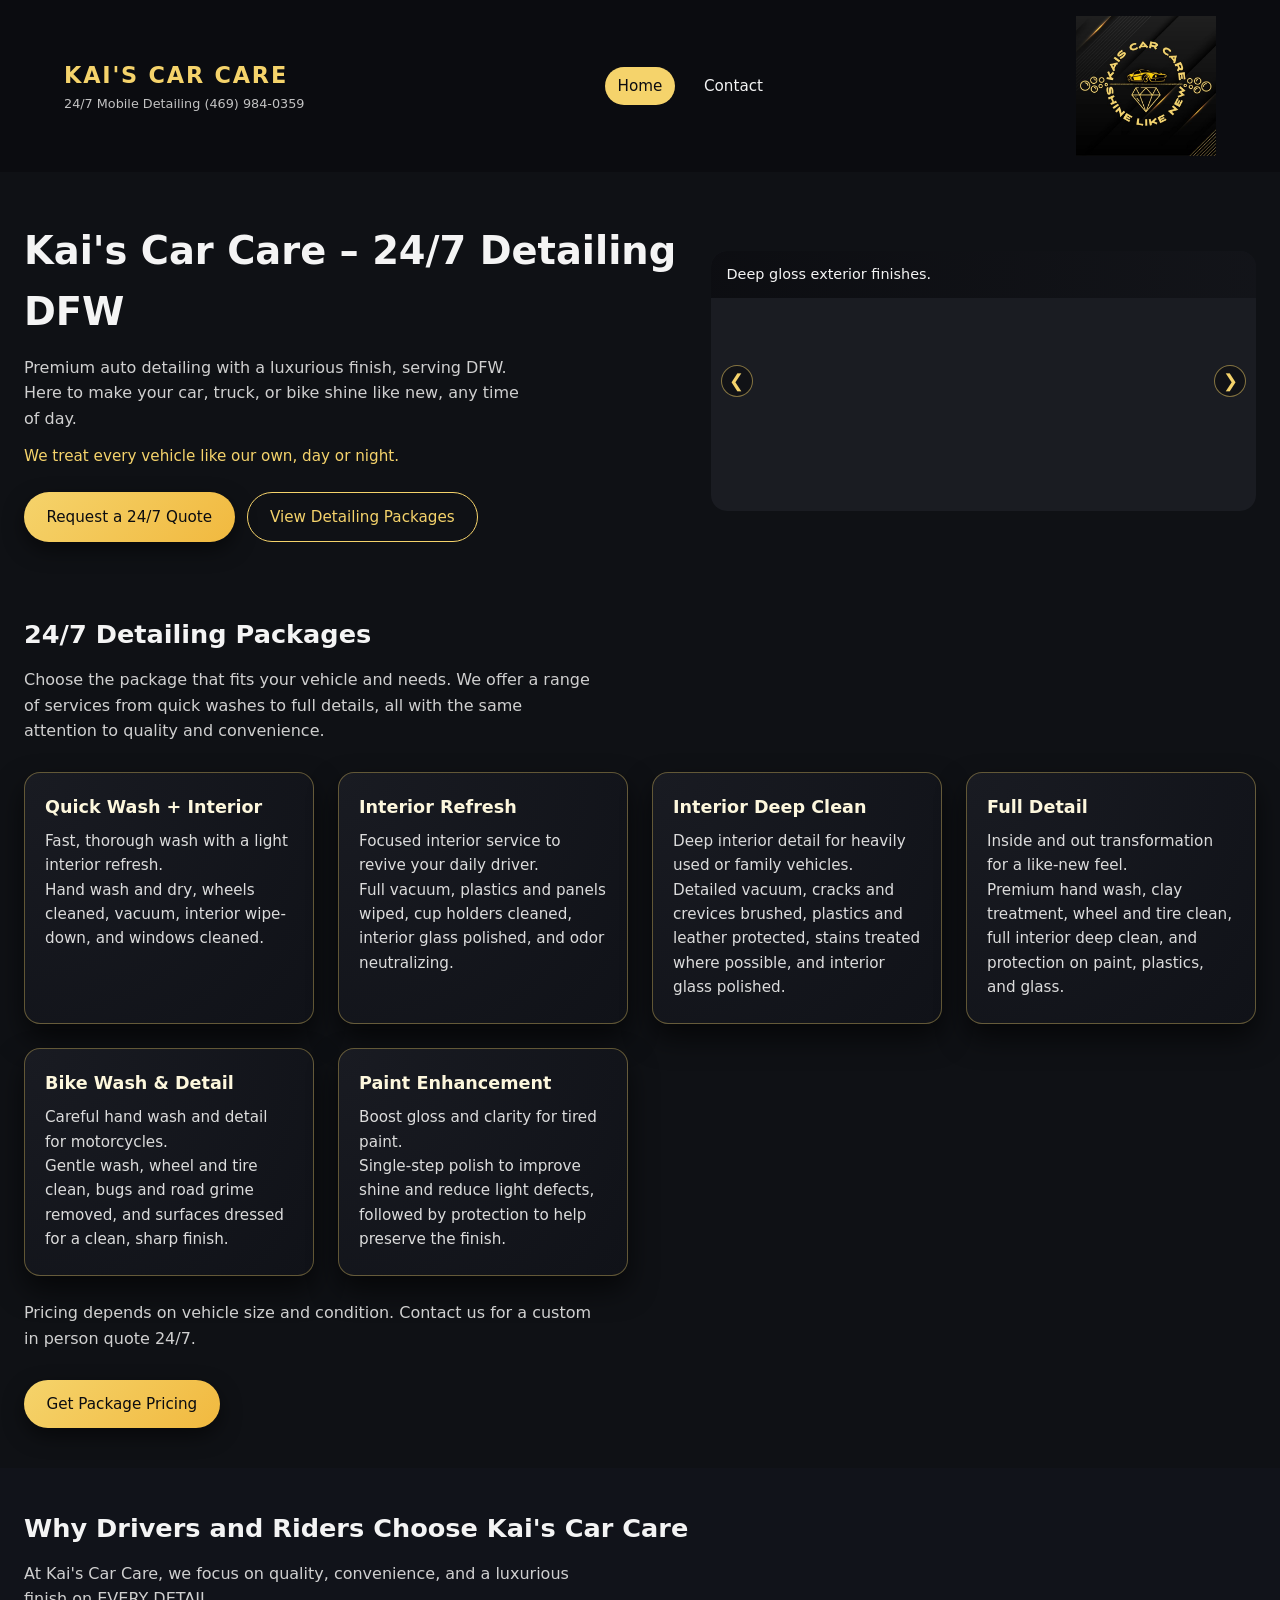
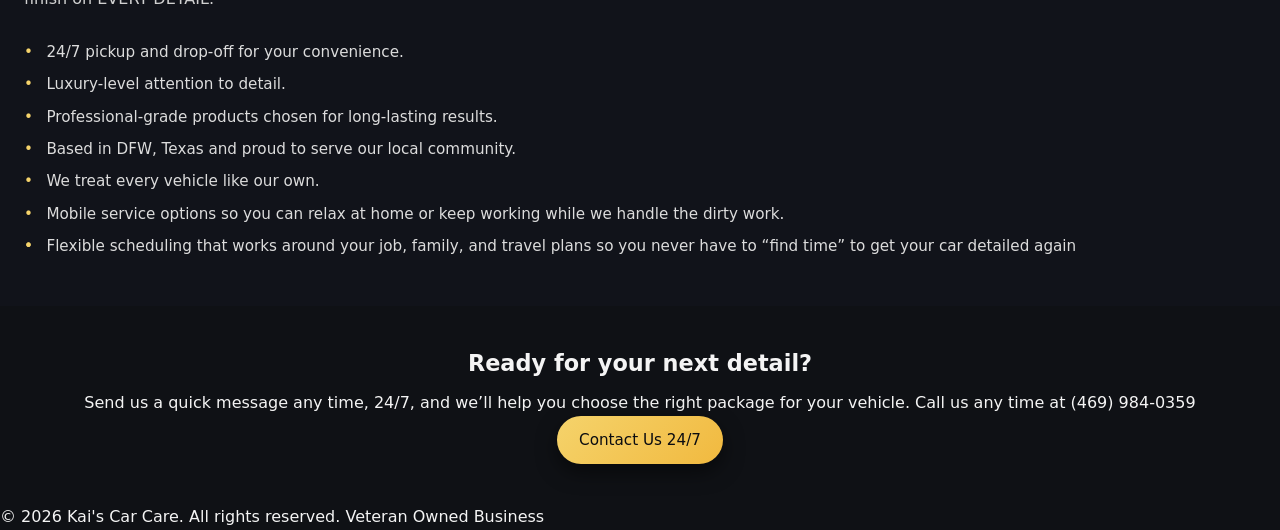
==== index.html @ 5d1aa74c "Update index.html" ====
<!DOCTYPE html>
<html lang="en">
<head>
    <meta charset="UTF-8">
    <meta name="viewport" content="width=device-width, initial-scale=1.0">
    <title>Kai's Car Care – 24/7 Detailing in DFW</title>
    <link rel="stylesheet" href="style.css?v=2">
</head>
<body>
    <!-- Header -->
    <header class="site-header">
        <div class="header-inner">
            <div class="header-left">
                <div class="logo">
                    <span class="logo-main">Kai's Car Care</span>
                    <span class="logo-sub">24/7 Mobile Detailing    (469) 984-0359</span>
                </div>
            </div>

            <nav class="header-nav">
                <a href="index.html" class="nav-link active">Home</a>
                <a href="contact.html" class="nav-link">Contact</a>
            </nav>

            <div class="header-right">
                <a href="index.html" class="logo-link">
                    <img
                        src="LOGO.jpg"
                        alt="Kai's Car Care logo: Shine Like New"
                        class="logo-image">
                </a>
            </div>
        </div>
    </header>

    <main>
        <!-- Hero Section -->
        <section class="hero">
            <div class="hero-text">
                <h1>Kai's Car Care – 24/7 Detailing DFW</h1>
                <p class="hero-subtitle">
                    Premium auto detailing with a luxurious finish, serving DFW. Here to make your car, truck, or bike shine like new, any time of day.
                </p>
                <p class="hero-tagline">
                    We treat every vehicle like our own, day or night.
                </p>
                <div class="hero-buttons">
                    <a href="contact.html" class="btn btn-primary">Request a 24/7 Quote</a>
                    <a href="#packages" class="btn btn-secondary">View Detailing Packages</a>
                </div>
            </div>

            <!-- Image Slider -->
            <div class="slider">
                <div class="slide active">
                    <div class="slide-image" style="background-image: url(imgslide1.jpg);"></div>
                    <div class="slide-caption">Deep gloss exterior finishes.</div>
                </div>
                <div class="slide">
                    <div class="slide-image" style="background-image: url('images/slide2.jpg');"></div>
                    <div class="slide-caption">Fresh, clean interiors.</div>
                </div>
                <div class="slide">
                    <div class="slide-image" style="background-image: url('images/slide3.jpg');"></div>
                    <div class="slide-caption">Careful hand washes, every time.</div>
                </div>
                <div class="slide">
                    <div class="slide-image" style="background-image: url('images/slide4.jpg');"></div>
                    <div class="slide-caption">Premium care for cars, trucks, and bikes.</div>
                </div>

                <button class="slider-btn prev">&#10094;</button>
                <button class="slider-btn next">&#10095;</button>
            </div>
        </section>

        <!-- Packages Section -->
        <section id="packages" class="section">
            <h2>24/7 Detailing Packages</h2>
            <p class="section-intro">
                Choose the package that fits your vehicle and needs. We offer a range of services from quick washes to full details, all with the same attention to quality and convenience.
            </p>

            <div class="card-grid">
                <article class="card">
                    <h3>Quick Wash + Interior</h3>
                    <p class="card-text">
                        Fast, thorough wash with a light interior refresh.
                    </p>
                    <p class="card-text">
                        Hand wash and dry, wheels cleaned, vacuum, interior wipe-down, and windows cleaned.
                    </p>
                </article>

                <article class="card">
                    <h3>Interior Refresh</h3>
                    <p class="card-text">
                        Focused interior service to revive your daily driver.
                    </p>
                    <p class="card-text">
                        Full vacuum, plastics and panels wiped, cup holders cleaned, interior glass polished, and odor neutralizing.
                    </p>
                </article>

                <article class="card">
                    <h3>Interior Deep Clean</h3>
                    <p class="card-text">
                        Deep interior detail for heavily used or family vehicles.
                    </p>
                    <p class="card-text">
                        Detailed vacuum, cracks and crevices brushed, plastics and leather protected, stains treated where possible, and interior glass polished.
                    </p>
                </article>

                <article class="card">
                    <h3>Full Detail</h3>
                    <p class="card-text">
                        Inside and out transformation for a like-new feel.
                    </p>
                    <p class="card-text">
                        Premium hand wash, clay treatment, wheel and tire clean, full interior deep clean, and protection on paint, plastics, and glass.
                    </p>
                </article>

                <article class="card">
                    <h3>Bike Wash & Detail</h3>
                    <p class="card-text">
                        Careful hand wash and detail for motorcycles.
                    </p>
                    <p class="card-text">
                        Gentle wash, wheel and tire clean, bugs and road grime removed, and surfaces dressed for a clean, sharp finish.
                    </p>
                </article>

                <article class="card">
                    <h3>Paint Enhancement</h3>
                    <p class="card-text">
                        Boost gloss and clarity for tired paint.
                    </p>
                    <p class="card-text">
                        Single-step polish to improve shine and reduce light defects, followed by protection to help preserve the finish.
                    </p>
                </article>
            </div>

            <p class="section-intro">
                Pricing depends on vehicle size and condition. Contact us for a custom in person quote 24/7.
            </p>

            <div class="section-cta">
                <a href="contact.html" class="btn btn-primary">Get Package Pricing</a>
            </div>
        </section>

        <!-- Why Us Section -->
        <section class="section section-alt">
            <h2>Why Drivers and Riders Choose Kai's Car Care</h2>
            <p class="section-intro">
                At Kai's Car Care, we focus on quality, convenience, and a luxurious finish on EVERY DETAIL.
            </p>
            <ul class="features">
                <li>24/7 pickup and drop-off for your convenience.</li>
                <li>Luxury-level attention to detail.</li>
                <li>Professional-grade products chosen for long-lasting results.</li>
                <li>Based in DFW, Texas and proud to serve our local community.</li>
                <li>We treat every vehicle like our own.</li>
                <li>Mobile service options so you can relax at home or keep working while we handle the dirty work.<li>
                <li>Flexible scheduling that works around your job, family, and travel plans so you never have to “find time” to get your car detailed again</li>
            </ul>
        </section>

        <!-- Final Call to Action -->
        <section class="section final-cta">
            <h3>Ready for your next detail?</h3>
            <p>
                Send us a quick message any time, 24/7, and we’ll help you choose the right package for your vehicle. Call us any time at (469) 984-0359
            </p>
            <a href="contact.html" class="btn btn-primary">Contact Us 24/7</a>
        </section>
    </main>

    <footer class="site-footer">
        <p>&copy; <span id="year"></span> Kai's Car Care. All rights reserved. Veteran Owned Business</p>
    </footer>

    <script src="script.js"></script>
</body>
</html>
---- style.css ----
/* Base styles */
* {
    box-sizing: border-box;
    margin: 0;
    padding: 0;
}

body {
    font-family: system-ui, -apple-system, BlinkMacSystemFont, "Segoe UI", sans-serif;
    background-color: #0f1115; /* charcoal */
    color: #f4f4f4;
    line-height: 1.6;
}

a {
    color: inherit;
    text-decoration: none;
}

img {
    max-width: 100%;
    display: block;
}

/* Header */
.site-header {
    position: sticky;
    top: 0;
    z-index: 100;
    background-color: #0b0c10;
}

/* Header layout */
.header-inner {
    max-width: 1200px;
    margin: 0 auto;
    padding: 1rem 1.5rem;

    display: flex;
    align-items: center;
    justify-content: space-between;
    gap: 1.5rem;
}

/* Left text logo */
.header-left {
    flex: 0 0 auto;
}

.logo {
    display: flex;
    flex-direction: column;
}

.logo-main {
    font-size: 1.4rem;
    letter-spacing: 0.08em;
    text-transform: uppercase;
    font-weight: 600;
    color: #f5d36b; /* gold */
}

.logo-sub {
    font-size: 0.8rem;
    color: #c2c2c2;
}

/* Middle nav */
.header-nav {
    flex: 1;
    display: flex;
    justify-content: center;
    gap: 1rem;
    align-items: center;
}

/* Right image logo */
.header-right {
    flex: 0 0 auto;
    display: flex;
    align-items: center;
    justify-content: flex-end;
}

/* Navigation links */
.nav-link {
    font-size: 0.95rem;
    padding: 0.4rem 0.8rem;
    border-radius: 999px;
    transition: background-color 0.2s ease, color 0.2s ease;
}

.nav-link:hover {
    background-color: #1c1f26;
}

.nav-link.active {
    background-color: #f5d36b;
    color: #0b0c10;
}

/* Logo link + size */
.logo-link {
    display: flex;
    align-items: center;
    text-decoration: none;
    padding: 0;
}

.logo-image {
    height: 140px; /* adjust 120–160px as you like */
    width: auto;
}

/* Kill any arrow or pseudo-content on the logo link */
.logo-link::before,
.logo-link::after,
.logo-image::before,
.logo-image::after {
    content: none !important;
}

/* Hero */
.hero {
    display: grid;
    grid-template-columns: minmax(0, 1.2fr) minmax(0, 1fr);
    gap: 2rem;
    padding: 3rem 1.5rem 2rem;
    align-items: center;
}

.hero-inner {
    grid-template-columns: minmax(0, 1fr);
}

.hero-text h1 {
    font-size: clamp(2rem, 3vw, 2.8rem);
    margin-bottom: 0.75rem;
}

.hero-subtitle {
    font-size: 1rem;
    color: #d0d0d0;
    max-width: 32rem;
    margin-bottom: 0.75rem;
}

.hero-tagline {
    font-size: 0.95rem;
    color: #f5d36b;
    margin-bottom: 1.5rem;
}

.hero-buttons {
    display: flex;
    flex-wrap: wrap;
    gap: 0.75rem;
}

/* Buttons */
.btn {
    display: inline-flex;
    align-items: center;
    justify-content: center;
    padding: 0.75rem 1.4rem;
    border-radius: 999px;
    font-size: 0.95rem;
    font-weight: 500;
    cursor: pointer;
    border: none;
    transition: transform 0.15s ease, box-shadow 0.15s ease, background-color 0.15s ease, color 0.15s ease;
    white-space: nowrap;
}

.btn-primary {
    background: linear-gradient(135deg, #f5d36b, #f1b93f);
    color: #0b0c10;
    box-shadow: 0 8px 20px rgba(0, 0, 0, 0.5);
}

.btn-primary:hover {
    transform: translateY(-1px);
    box-shadow: 0 12px 24px rgba(0, 0, 0, 0.7);
}

.btn-secondary {
    background-color: transparent;
    border: 1px solid #f5d36b;
    color: #f5d36b;
}

.btn-secondary:hover {
    background-color: #f5d36b;
    color: #0b0c10;
}

/* Slider */
.slider {
    position: relative;
    overflow: hidden;
    border-radius: 16px;
    background-color: #1a1c22;
    min-height: 260px;
}

.slide {
    position: absolute;
    inset: 0;
    opacity: 0;
    transition: opacity 0.5s ease;
    display: flex;
    flex-direction: column;
}

.slide.active {
    opacity: 1;
    position: relative;
}

.slide-image {
    flex: 1;
    background-size: cover;
    background-position: center;
}

.slide-caption {
    padding: 0.75rem 1rem;
    background: linear-gradient(to right, rgba(11, 12, 16, 0.9), rgba(11, 12, 16, 0.5));
    font-size: 0.9rem;
    color: #f4f4f4;
}

.slider-btn {
    position: absolute;
    top: 50%;
    transform: translateY(-50%);
    background-color: rgba(15, 17, 21, 0.8);
    border: 1px solid rgba(245, 211, 107, 0.5);
    color: #f5d36b;
    width: 32px;
    height: 32px;
    border-radius: 999px;
    display: flex;
    align-items: center;
    justify-content: center;
    cursor: pointer;
    font-size: 1.1rem;
    transition: background-color 0.15s ease, transform 0.15s ease;
}

.slider-btn:hover {
    background-color: rgba(245, 211, 107, 0.9);
    color: #0b0c10;
    transform: translateY(-50%) scale(1.05);
}

.slider-btn.prev {
    left: 10px;
}

.slider-btn.next {
    right: 10px;
}

/* Sections */
.section {
    padding: 2.5rem 1.5rem;
}

.section-alt {
    background-color: #11131a;
}

.section h2 {
    font-size: 1.6rem;
    margin-bottom: 0.75rem;
}

.section-intro {
    color: #d0d0d0;
    max-width: 36rem;
    margin-bottom: 1.75rem;
}

/* Cards */
.card-grid {
    display: grid;
    grid-template-columns: repeat(auto-fit, minmax(240px, 1fr));
    gap: 1.5rem;
    margin-bottom: 1.5rem;
}

.card {
    background: radial-gradient(circle at top left, #191b22, #101218);
    border-radius: 16px;
    padding: 1.25rem 1.25rem 1.5rem;
    border: 1px solid rgba(245, 211, 107, 0.35);
    box-shadow: 0 14px 28px rgba(0, 0, 0, 0.6);
}

.card h3 {
    font-size: 1.1rem;
    margin-bottom: 0.5rem;
    color: #fdf7dd;
}

.card-text {
    font-size: 0.95rem;
    color: #dcdcdc;
}

/* Features list */
.features {
    list-style: none;
    margin-top: 0.5rem;
}

.features li {
    position: relative;
    padding-left: 1.4rem;
    margin-bottom: 0.5rem;
    font-size: 0.95rem;
    color: #dcdcdc;
}

.features li::before {
    content: "•";
    position: absolute;
    left: 0;
    top: 0;
    color: #f5d36b;
}

/* Final CTA */
.final-cta {
    text-align: center;
}

.final-cta h3 {
    font-size: 1.4rem;
    margin-bottom: 0.5rem;
}

/* Contact */
.contact-section {
    padding-top: 1.5rem;
}

.contact-grid {
    display: grid;
    gap: 2rem;
    grid-template-columns: minmax(0, 2fr) minmax(0, 1.2fr);
    align-items: flex-start;
}

.contact-form-wrapper h2,
.contact-info h2 {
    margin-bottom: 0.75rem;
}

.contact-form {
    background: radial-gradient(circle at top left, #191b22, #101218);
    border-radius: 16px;
    padding: 1.5rem;
    border: 1px solid rgba(245, 211, 107, 0.35);
}

.form-row {
    display: flex;
    flex-direction: column;
    margin-bottom: 0.9rem;
}

.form-row label {
    font-size: 0.9rem;
    margin-bottom: 0.25rem;
    color: #f0e7c6;
}

.form-row input,
.form-row select,
.form-row textarea {
    padding: 0.55rem 0.7rem;
    border-radius: 8px;
    border: 1px solid #333542;
    background-color: #14171e;
    color: #f4f4f4;
    font-size: 0.95rem;
    outline: none;
}

.form-row input:focus,
.form-row select:focus,
.form-row textarea:focus {
    border-color: #f5d36b;
    box-shadow: 0 0 0 1px rgba(245, 211, 107, 0.4);
}

.form-note {
    font-size: 0.8rem;
    color: #b8b8b8;
    margin-top: 0.75rem;
}

.contact-info {
    background-color: #11131a;
    border-radius: 16px;
    padding: 1.5rem;
    border: 1px solid #2a2d33;
    font-size: 0.95rem;
    color: #dcdcdc;
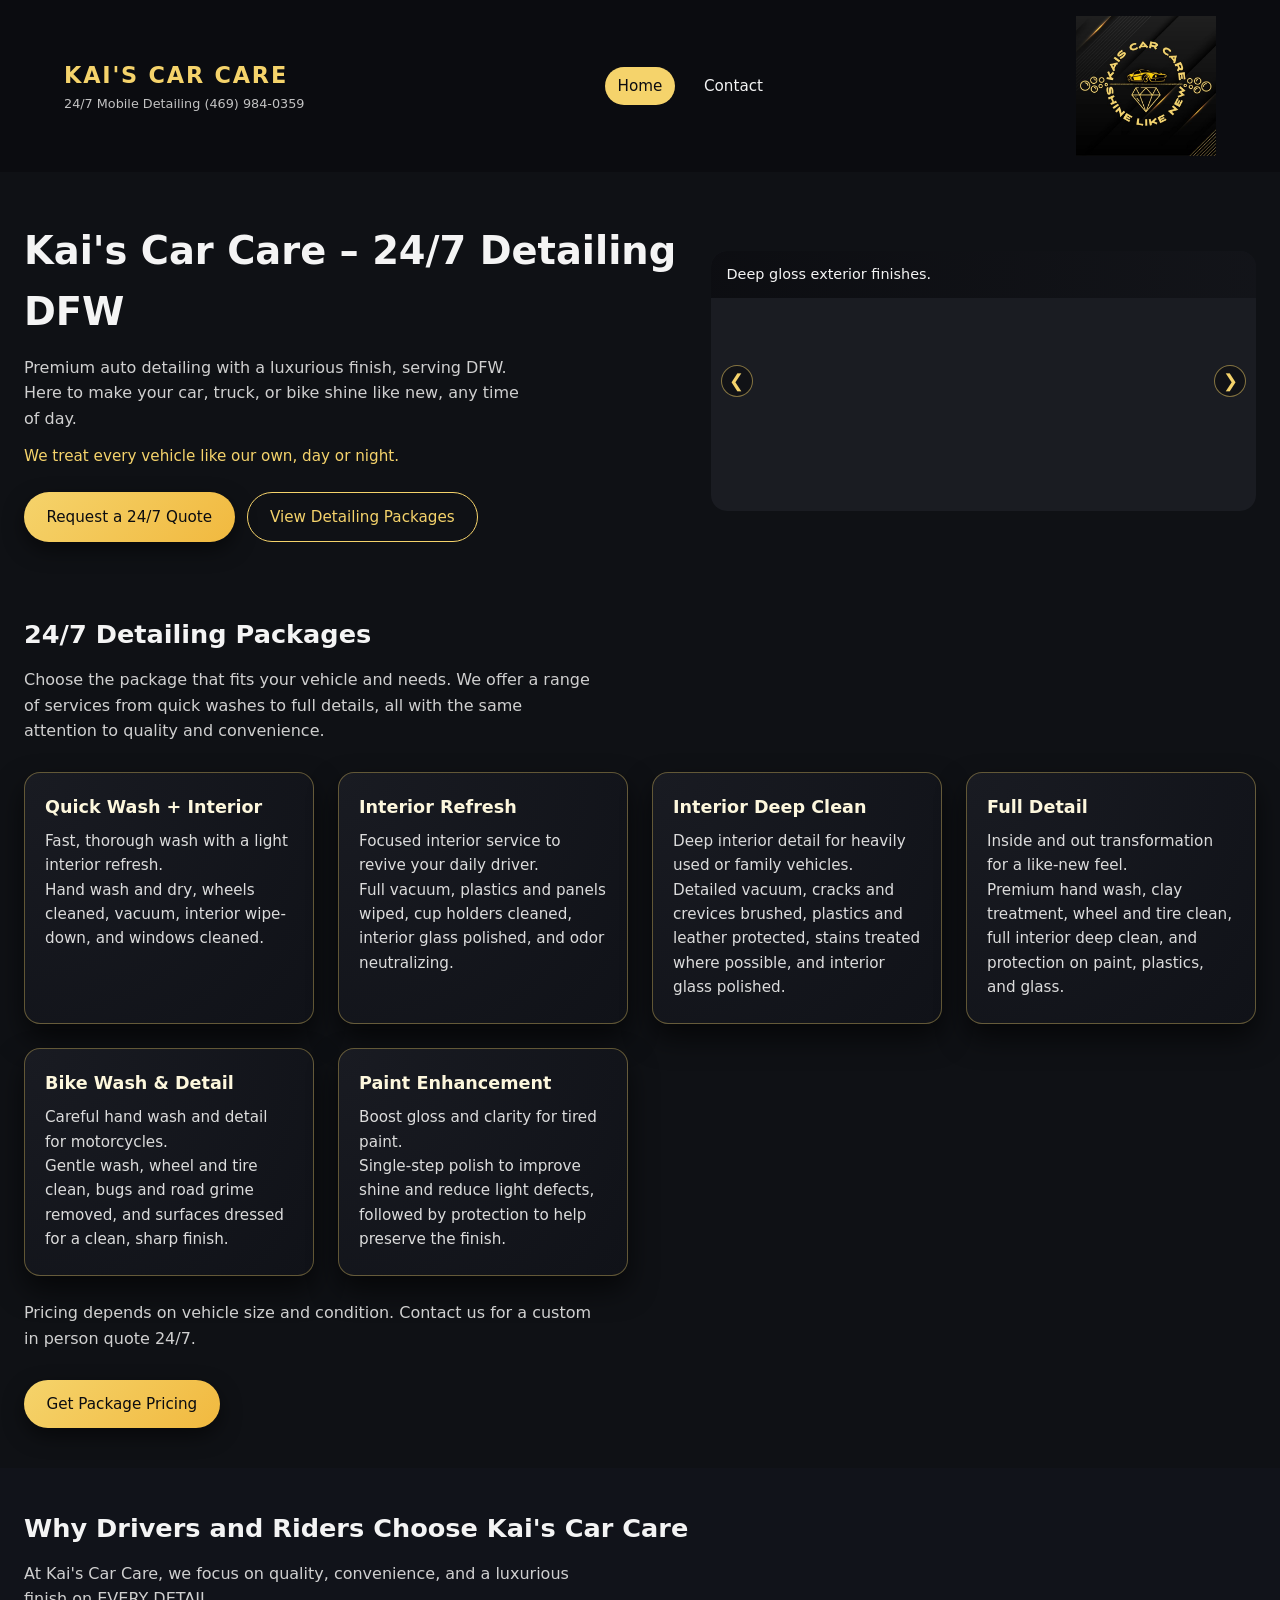
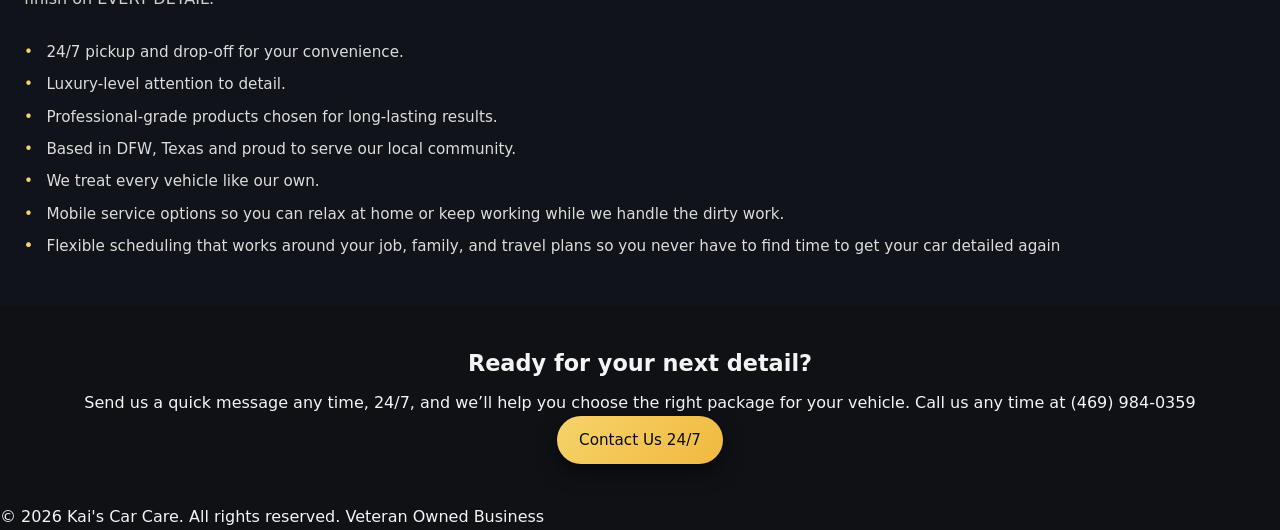
==== commit 2c95a22e: "Update index.html" ====
--- a/index.html
+++ b/index.html
@@ -53,19 +53,19 @@
             <!-- Image Slider -->
             <div class="slider">
                 <div class="slide active">
-                    <div class="slide-image" style="background-image: url(imgslide1.jpg);"></div>
+                    <div class="slide-image" style="background-image: url('imgslide1.jpg');"></div>
                     <div class="slide-caption">Deep gloss exterior finishes.</div>
                 </div>
                 <div class="slide">
-                    <div class="slide-image" style="background-image: url('images/slide2.jpg');"></div>
+                    <div class="slide-image" style="background-image: url('imgslide2.jpg');"></div>
                     <div class="slide-caption">Fresh, clean interiors.</div>
                 </div>
                 <div class="slide">
-                    <div class="slide-image" style="background-image: url('images/slide3.jpg');"></div>
+                    <div class="slide-image" style="background-image: url('imgslide3.jpg');"></div>
                     <div class="slide-caption">Careful hand washes, every time.</div>
                 </div>
                 <div class="slide">
-                    <div class="slide-image" style="background-image: url('images/slide4.jpg');"></div>
+                    <div class="slide-image" style="background-image: url('LOGO.jpg');"></div>
                     <div class="slide-caption">Premium care for cars, trucks, and bikes.</div>
                 </div>
 
@@ -165,7 +165,7 @@
                 <li>Based in DFW, Texas and proud to serve our local community.</li>
                 <li>We treat every vehicle like our own.</li>
                 <li>Mobile service options so you can relax at home or keep working while we handle the dirty work.<li>
-                <li>Flexible scheduling that works around your job, family, and travel plans so you never have to “find time” to get your car detailed again</li>
+                <li>Flexible scheduling that works around your job, family, and travel plans so you never have to find time to get your car detailed again</li>
             </ul>
         </section>
 
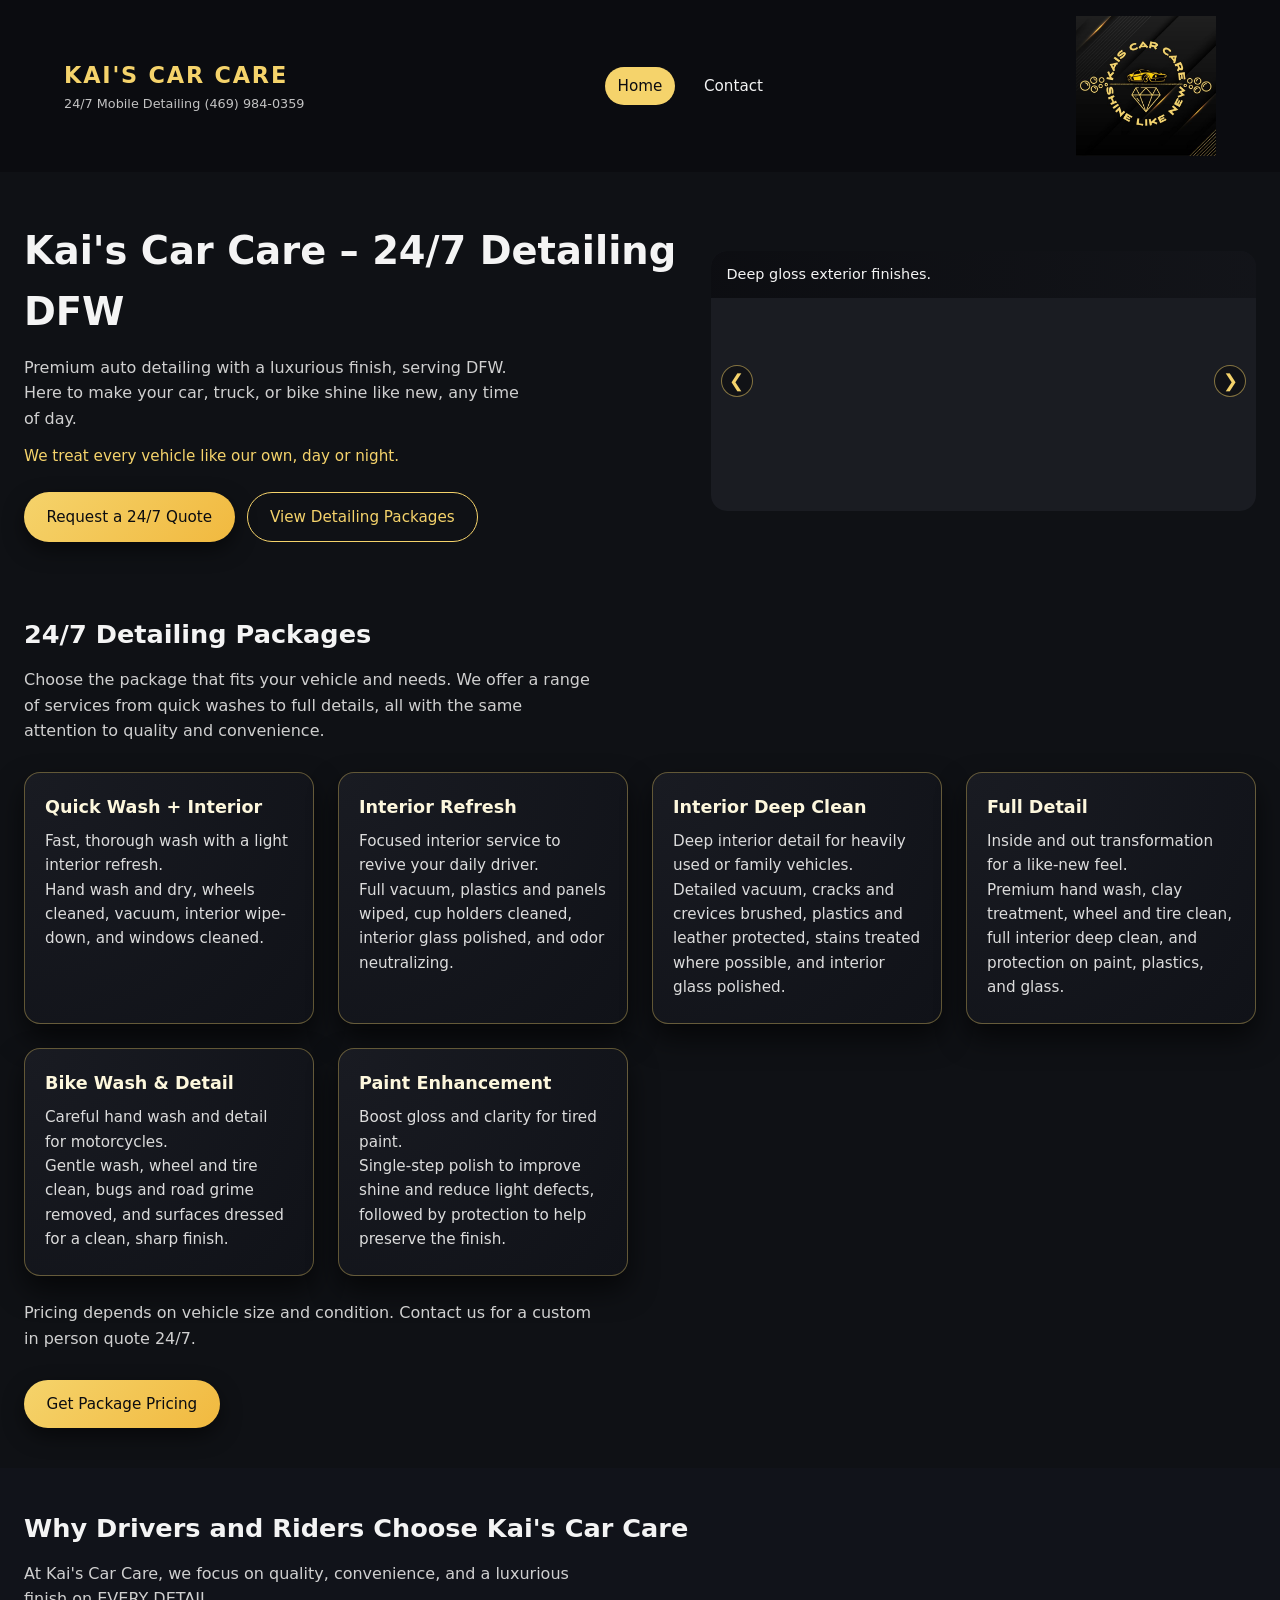
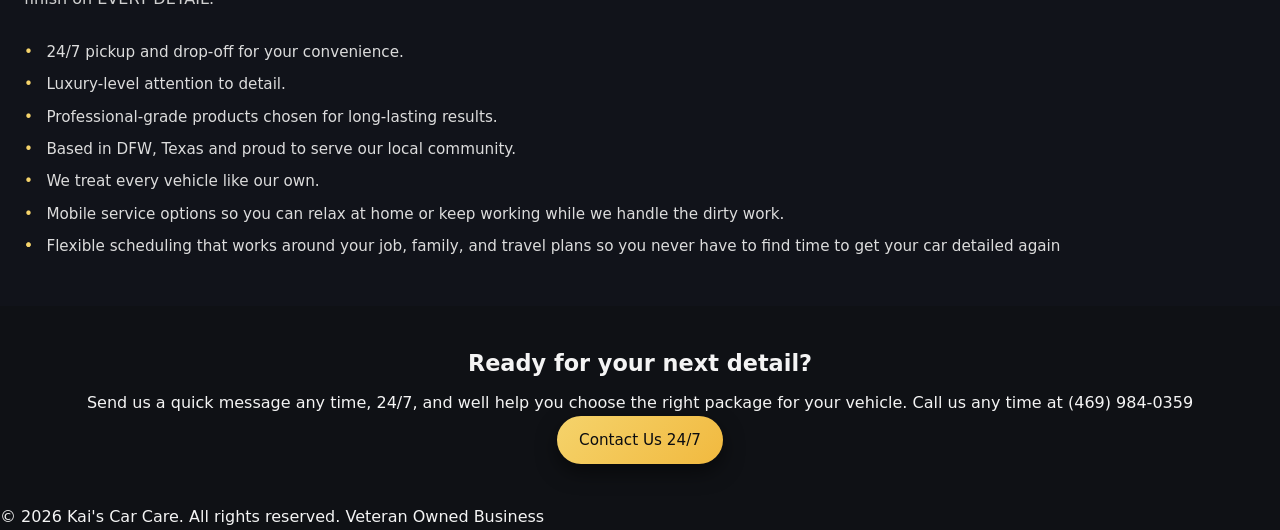
==== commit 0ee4df27: "fix: slidesss" ====
--- a/index.html
+++ b/index.html
@@ -53,15 +53,15 @@
             <!-- Image Slider -->
             <div class="slider">
                 <div class="slide active">
-                    <div class="slide-image" style="background-image: url('imgslide1.jpg');"></div>
+                    <div class="slide-image" style="background-image: url('CAR.jpg');"></div>
                     <div class="slide-caption">Deep gloss exterior finishes.</div>
                 </div>
                 <div class="slide">
-                    <div class="slide-image" style="background-image: url('imgslide2.jpg');"></div>
+                    <div class="slide-image" style="background-image: url('BAY.jpg');"></div>
                     <div class="slide-caption">Fresh, clean interiors.</div>
                 </div>
                 <div class="slide">
-                    <div class="slide-image" style="background-image: url('imgslide3.jpg');"></div>
+                    <div class="slide-image" style="background-image: url('INTERIOR.jpg');"></div>
                     <div class="slide-caption">Careful hand washes, every time.</div>
                 </div>
                 <div class="slide">
@@ -173,7 +173,7 @@
         <section class="section final-cta">
             <h3>Ready for your next detail?</h3>
             <p>
-                Send us a quick message any time, 24/7, and we’ll help you choose the right package for your vehicle. Call us any time at (469) 984-0359
+                Send us a quick message any time, 24/7, and well help you choose the right package for your vehicle. Call us any time at (469) 984-0359
             </p>
             <a href="contact.html" class="btn btn-primary">Contact Us 24/7</a>
         </section>
